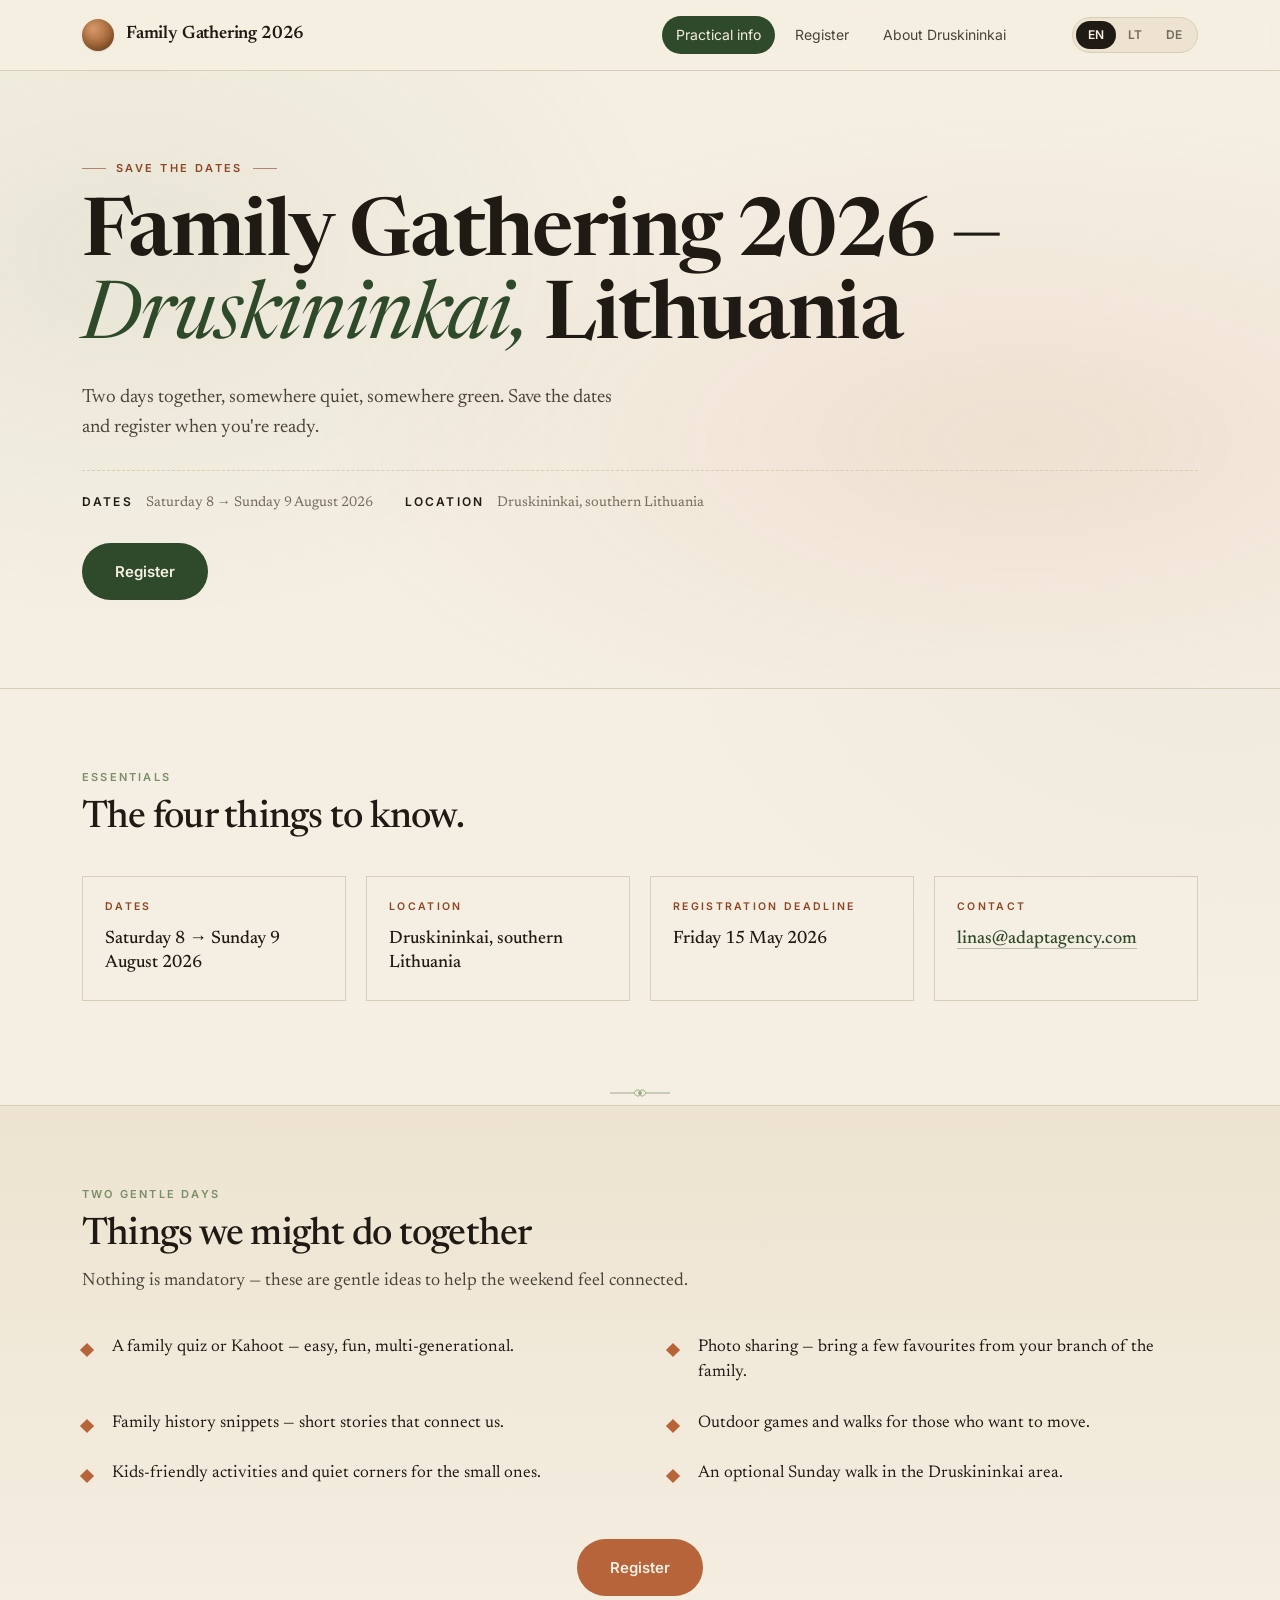
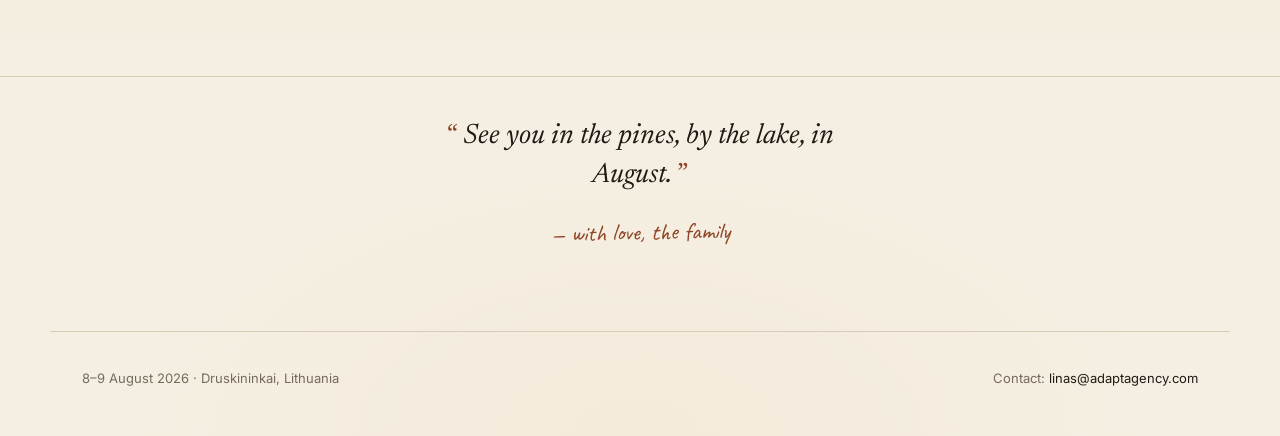
==== index.html @ 1685ef06 "Initial commit — Family Gathering 2026 site Static site for the Balke family gathering in Druskinink" ====
<!doctype html>
<html lang="en">
<head>
  <meta charset="utf-8" />
  <meta name="viewport" content="width=device-width, initial-scale=1, viewport-fit=cover" />
  <title data-i18n="home.hero.title">Family Gathering 2026</title>
  <meta name="description" content="Family Gathering 2026 — Druskininkai, Lithuania, 8–9 August 2026. Practical info and registration." />
  <link rel="preconnect" href="https://fonts.googleapis.com">
  <link rel="preconnect" href="https://fonts.gstatic.com" crossorigin>
  <link href="https://fonts.googleapis.com/css2?family=Newsreader:ital,opsz,wght@0,6..72,400;0,6..72,500;0,6..72,600;1,6..72,400;1,6..72,500&family=Inter:wght@400;500;600&family=Caveat:wght@500;600&display=swap" rel="stylesheet">
  <link rel="stylesheet" href="styles.css" />
  <link rel="icon" href="data:image/svg+xml,%3Csvg xmlns='http://www.w3.org/2000/svg' viewBox='0 0 32 32'%3E%3Ccircle cx='16' cy='16' r='14' fill='%23A66A3A'/%3E%3C/svg%3E" />
</head>
<body data-page="home">

<header class="nav">
  <div class="nav-inner">
    <a class="brand" href="index.html">
      <span class="brand-mark" aria-hidden="true"></span>
      <span data-i18n="brand">Family Gathering 2026</span>
    </a>
    <nav class="nav-links" aria-label="Primary">
      <a href="index.html"    data-page-link="home"     data-i18n="nav.home">Practical info</a>
      <a href="register.html" data-page-link="register" data-i18n="nav.register">Register</a>
      <a href="about.html"    data-page-link="about"    data-i18n="nav.about">About Druskininkai</a>
    </nav>
    <div class="lang" role="group" aria-label="Language">
      <button data-lang="en">EN</button>
      <button data-lang="lt">LT</button>
      <button data-lang="de">DE</button>
    </div>
  </div>
</header>

<main>

<!-- ─── HERO ─── -->
<section class="hero-soft">
  <div class="hero-soft-inner">
    <div class="eyebrow">Save the dates</div>
    <h1 data-i18n="home.hero.title">Family Gathering 2026 &mdash; <em>Druskininkai,</em> Lithuania</h1>
    <p class="lede" data-i18n="home.hero.lead">Two days together, somewhere quiet, somewhere green. Save the dates and register when you&rsquo;re ready.</p>
    <div class="meta">
      <span><b data-i18n="home.es.dates.l">Dates</b> <span data-i18n="home.es.dates.v">Saturday 8 &rarr; Sunday 9 August 2026</span></span>
      <span><b data-i18n="home.es.loc.l">Location</b> <span data-i18n="home.es.loc.v">Druskininkai, southern Lithuania</span></span>
    </div>
    <div style="margin-top: 28px;">
      <a href="register.html" class="btn btn-primary btn-large" data-i18n="home.hero.cta">Register</a>
    </div>
  </div>
</section>

<!-- ─── ESSENTIALS ─── -->
<section class="section">
  <div class="section-head">
    <div class="kicker" data-i18n="home.essentials.h">Essentials</div>
    <h2 data-i18n="home.essentials.intro">The four things to know.</h2>
  </div>
  <div class="essentials">
    <article class="essential-card">
      <span class="lbl" data-i18n="home.es.dates.l">Dates</span>
      <span class="val" data-i18n="home.es.dates.v">Saturday 8 &rarr; Sunday 9 August 2026</span>
    </article>
    <article class="essential-card">
      <span class="lbl" data-i18n="home.es.loc.l">Location</span>
      <span class="val" data-i18n="home.es.loc.v">Druskininkai, southern Lithuania</span>
    </article>
    <article class="essential-card">
      <span class="lbl" data-i18n="home.es.deadline.l">Registration deadline</span>
      <span class="val" data-i18n="home.es.deadline.v">Sunday 31 May 2026</span>
    </article>
    <article class="essential-card">
      <span class="lbl" data-i18n="home.es.contact.l">Contact</span>
      <span class="val"><a data-organizer-email href="mailto:linas@adaptagency.com">linas@adaptagency.com</a></span>
    </article>
  </div>
</section>

<svg class="sprig" viewBox="0 0 64 24" aria-hidden="true">
  <path d="M2 12 H26"  stroke="currentColor" stroke-width="1" fill="none"/>
  <path d="M38 12 H62" stroke="currentColor" stroke-width="1" fill="none"/>
  <g transform="translate(32 12)">
    <circle r="2" fill="currentColor"/>
    <path d="M-6 0 Q-3 -5 0 -2 Q3 -5 6 0"  stroke="currentColor" stroke-width="1" fill="none"/>
    <path d="M-6 0 Q-3 5 0 2 Q3 5 6 0"     stroke="currentColor" stroke-width="1" fill="none"/>
  </g>
</svg>

<!-- ─── THINGS WE MIGHT DO ─── -->
<section class="soft-band">
  <div class="section">
    <div class="section-head">
      <div class="kicker">Two gentle days</div>
      <h2 data-i18n="home.together.h">Things we might do together.</h2>
      <p data-i18n="home.together.intro">Nothing is mandatory &mdash; these are gentle ideas to help the weekend feel connected.</p>
    </div>

    <ul class="do-list">
      <li data-i18n="home.t.0">A family quiz or Kahoot &mdash; easy, fun, multi-generational.</li>
      <li data-i18n="home.t.1">Photo sharing &mdash; bring a few favourites from your branch of the family.</li>
      <li data-i18n="home.t.2">Family history snippets &mdash; short stories that connect us.</li>
      <li data-i18n="home.t.3">Outdoor games and walks for those who want to move.</li>
      <li data-i18n="home.t.4">Kids-friendly activities and quiet corners for the small ones.</li>
      <li data-i18n="home.t.5">An optional Sunday walk in the Druskininkai area.</li>
    </ul>

    <div class="cta-row">
      <a href="register.html" class="btn btn-terra btn-large" data-i18n="home.hero.cta">Register</a>
    </div>
  </div>
</section>

<!-- ─── CLOSE ─── -->
<section class="close">
  <p class="quote" data-i18n="close.quote">See you in the pines, by the lake, in August.</p>
  <div class="signoff" data-i18n="close.signoff">&mdash; with love, the family</div>
</section>

</main>

<footer>
  <span data-i18n="footer.dates">8&ndash;9 August 2026 &middot; Druskininkai, Lithuania</span>
  <span><span data-i18n="footer.contact">Contact</span>: <a data-organizer-email href="mailto:linas@adaptagency.com">linas@adaptagency.com</a></span>
</footer>

<script src="shared.js"></script>
</body>
</html>
---- styles.css ----
/* =========================================================
   Family Gathering 2026 — shared styles
   ========================================================= */

:root {
  --paper:       #F5EFE3;
  --paper-warm:  #EDE3D0;
  --paper-deep:  #E4D7BC;
  --ink:         #1F1A14;
  --ink-soft:    #4A4239;
  --ink-mute:    #756B5D;
  --rule:        #D8CDB6;
  --forest:      #2F4A2A;
  --forest-deep: #1F3320;
  --pine:        #7A8F66;
  --terra:       #B8643A;
  --terra-deep:  #8E4524;
  --gold:        #C9A24A;

  --serif: "Newsreader", "Iowan Old Style", Georgia, serif;
  --sans:  "Inter", -apple-system, BlinkMacSystemFont, "Segoe UI", sans-serif;
  --hand:  "Caveat", "Bradley Hand", cursive;

  --maxw:   1180px;
  --radius: 4px;
  --shadow: 0 1px 0 rgba(0,0,0,.04), 0 18px 30px -22px rgba(31,26,20,.25);
}

/* ─── Base ─────────────────────────────────────────────── */
* { box-sizing: border-box; }
html, body { margin: 0; padding: 0; }
body {
  font-family: var(--sans);
  background: var(--paper);
  color: var(--ink);
  -webkit-font-smoothing: antialiased;
  text-rendering: optimizeLegibility;
  line-height: 1.55;
  background-image:
    radial-gradient(ellipse 1200px 600px at 15% 0%,  rgba(184,100,58,.05), transparent 60%),
    radial-gradient(ellipse 1000px 700px at 95% 30%, rgba(122,143,102,.06), transparent 55%),
    radial-gradient(ellipse 900px  500px at 50% 100%,rgba(201,162,74,.05),  transparent 60%);
}
img { display: block; max-width: 100%; }
a { color: var(--forest); text-decoration: none; }
a:hover { text-decoration: underline; color: var(--forest-deep); }
h1, h2, h3, h4 {
  font-family: var(--serif);
  font-weight: 600; color: var(--ink);
  letter-spacing: -0.01em; margin: 0;
}
h1 { font-size: clamp(32px, 4.5vw, 56px); line-height: 1.05; }
h2 { font-size: clamp(24px, 3vw, 38px);   line-height: 1.1;  }
h3 { font-size: 1.15rem; }
p  { margin: 0 0 1em; }

.container { max-width: var(--maxw); margin: 0 auto; padding: 0 32px; }
.muted  { color: var(--ink-mute); }
.center { text-align: center; }
.hidden { display: none !important; }

/* ─── Nav / Header ──────────────────────────────────────── */
.nav {
  position: sticky; top: 0; z-index: 50;
  background: rgba(245, 239, 227, 0.88);
  backdrop-filter: saturate(140%) blur(10px);
  -webkit-backdrop-filter: saturate(140%) blur(10px);
  border-bottom: 1px solid var(--rule);
}
.nav-inner {
  max-width: var(--maxw); margin: 0 auto;
  display: flex; align-items: center; gap: 28px;
  padding: 16px 32px;
}
.brand {
  display: flex; align-items: center; gap: 12px;
  font-family: var(--serif); font-weight: 600; font-size: 18px;
  color: var(--ink); text-decoration: none;
  letter-spacing: -0.01em; white-space: nowrap; flex-shrink: 0;
}
.brand:hover { text-decoration: none; color: var(--ink); }
.brand-mark {
  width: 32px; height: 32px; border-radius: 50%; flex-shrink: 0;
  background: radial-gradient(circle at 35% 30%, #D89968 0%, #A66A3A 55%, #6E4220 100%);
  box-shadow: inset 0 -4px 8px rgba(0,0,0,.18), 0 1px 2px rgba(0,0,0,.1);
}
.nav-links {
  display: flex; align-items: center; gap: 6px;
  margin-left: auto; margin-right: 24px;
  flex-wrap: wrap;
}
.nav-links a {
  font-size: 14px; color: var(--ink-soft); text-decoration: none;
  padding: 8px 14px; border-radius: 999px;
  transition: color 120ms, background 120ms;
}
.nav-links a:hover { color: var(--ink); background: var(--paper-warm); text-decoration: none; }
.nav-links a.active { background: var(--forest); color: #F5EFE3; }
.nav-links a.active:hover { background: var(--forest-deep); }

.lang {
  display: inline-flex; align-items: center;
  background: var(--paper-warm); border: 1px solid var(--rule);
  border-radius: 999px; padding: 3px;
  font-size: 12px; font-weight: 500;
}
.lang button {
  border: 0; background: transparent; padding: 5px 12px;
  border-radius: 999px; cursor: pointer; color: var(--ink-mute);
  font: inherit; font-weight: 600;
}
.lang button.on { background: var(--ink); color: var(--paper); }

/* ─── Hero (text, used on all pages except about) ───────── */
.hero {
  padding: 60px 32px 52px;
  border-bottom: 1px solid var(--rule);
}
.hero .hero-inner { max-width: var(--maxw); margin: 0 auto; }
.hero h1 {
  font-weight: 500; letter-spacing: -0.02em;
  margin-bottom: 18px; font-size: clamp(36px, 5vw, 60px);
}
.hero h1 em { font-style: italic; color: var(--forest); font-weight: 400; }
.hero .lead {
  font-family: var(--serif); font-size: 19px; line-height: 1.55;
  color: var(--ink-soft); max-width: 56ch; margin: 0 0 1.4em;
}
.hero .meta {
  display: flex; flex-wrap: wrap; gap: 18px; margin-bottom: 1.5em;
  font-size: 13px; color: var(--ink-mute);
}
.hero .meta strong, .hero .meta b { color: var(--ink); font-weight: 600; }

/* ─── About: photo-hero ─────────────────────────────────── */
.hero-visual {
  position: relative;
  max-width: 1320px; margin: 0 auto;
  padding: 32px 32px 0;
}
.hero-photo {
  position: relative; height: clamp(340px, 52vw, 580px);
  border-radius: 6px; overflow: hidden;
  background: url("assets/lake-fountain.webp") center 35% / cover no-repeat;
  box-shadow:
    0 1px 0 rgba(0,0,0,.04),
    0 30px 60px -30px rgba(31,26,20,.35),
    0 12px 24px -16px rgba(31,26,20,.2);
}
.hero-photo::after {
  content: ""; position: absolute; inset: 0;
  background: linear-gradient(180deg, rgba(31,26,20,0) 40%, rgba(31,26,20,.35) 100%);
}
.hero-cred {
  position: absolute; right: 18px; bottom: 14px; z-index: 1;
  color: rgba(245,239,227,.78); font-size: 11px;
  letter-spacing: .08em; text-transform: uppercase;
  text-shadow: 0 1px 2px rgba(0,0,0,.4);
}
.hero-card {
  position: relative; z-index: 2;
  margin: -130px auto 0; max-width: 760px;
  background: var(--paper); padding: 44px 56px 40px;
  border: 1px solid var(--rule);
  box-shadow: 0 1px 0 rgba(0,0,0,.04), 0 30px 60px -30px rgba(31,26,20,.25);
}
.eyebrow {
  font-family: var(--sans); font-size: 11px; font-weight: 600;
  letter-spacing: .22em; text-transform: uppercase; color: var(--terra-deep);
  display: inline-flex; align-items: center; gap: 10px;
  margin-bottom: 18px;
}
.eyebrow::before, .eyebrow::after {
  content: ""; width: 24px; height: 1px; background: var(--terra-deep); opacity: .6;
}
.hero-card h1 {
  font-size: clamp(36px, 5vw, 60px);
  line-height: 1.02; font-weight: 500; letter-spacing: -0.02em;
  margin-bottom: 18px;
}
.hero-card h1 em { font-style: italic; font-weight: 400; color: var(--forest); }
.hero-sub {
  font-family: var(--serif); font-size: 19px; line-height: 1.5;
  color: var(--ink-soft); max-width: 56ch; font-weight: 400;
}
.hero-meta {
  display: flex; flex-wrap: wrap; gap: 28px;
  margin-top: 28px; padding-top: 22px;
  border-top: 1px dashed var(--rule);
  font-size: 13px; color: var(--ink-mute);
}
.hero-meta b { color: var(--ink); font-weight: 600; }
.hero-meta span { display: inline-flex; gap: 8px; align-items: baseline; }

/* ─── Kicker & Eyebrow ──────────────────────────────────── */
.kicker {
  font-family: var(--sans); font-size: 11px; font-weight: 600;
  letter-spacing: .2em; text-transform: uppercase;
  color: var(--pine); margin-bottom: 12px;
}

/* ─── Buttons ───────────────────────────────────────────── */
.btn {
  display: inline-flex; align-items: center; gap: 8px;
  padding: 12px 24px; border-radius: 999px; border: 1.5px solid transparent;
  font-weight: 600; font-size: 14px; text-decoration: none; cursor: pointer;
  transition: transform 80ms ease, background 150ms ease, color 150ms ease;
  font-family: var(--sans);
}
.btn:active { transform: translateY(1px); }
.btn:hover  { text-decoration: none; }
.btn-primary { background: var(--forest); color: #F5EFE3; }
.btn-primary:hover { background: var(--forest-deep); color: #F5EFE3; }
.btn-accent  { background: var(--terra);  color: #F5EFE3; }
.btn-accent:hover  { background: var(--terra-deep); color: #F5EFE3; }
.btn-ghost {
  background: transparent; color: var(--ink); border-color: var(--rule);
}
.btn-ghost:hover { background: var(--paper-warm); }
.btn-sm { padding: 8px 16px; font-size: 13px; }

/* ─── Section containers ────────────────────────────────── */
.section {
  max-width: var(--maxw); margin: 0 auto;
  padding: 80px 32px;
}
.section + .section { padding-top: 0; }
.section-head { max-width: 720px; margin-bottom: 36px; }
.section-head h2 {
  font-size: clamp(26px, 3.2vw, 38px);
  line-height: 1.1; letter-spacing: -0.02em;
  font-weight: 500; margin-bottom: 12px;
}
.section-head p {
  font-family: var(--serif);
  font-size: 18px; line-height: 1.55; color: var(--ink-soft);
  margin: 0; max-width: 62ch;
}

/* legacy .block wrapper (non-about pages) */
section.block { padding: 56px 0; }
section.block + section.block { border-top: 1px solid var(--rule); }

/* ─── Cards ─────────────────────────────────────────────── */
.card {
  background: var(--paper); border: 1px solid var(--rule);
  border-radius: var(--radius); padding: 24px;
  box-shadow: var(--shadow);
}
.card .label {
  font-family: var(--sans); font-size: 11px; font-weight: 600;
  letter-spacing: .16em; text-transform: uppercase;
  color: var(--ink-mute); margin-bottom: 8px;
}
.card .value { font-family: var(--serif); font-size: 1.1rem; font-weight: 500; }

/* ─── Grids ─────────────────────────────────────────────── */
.grid { display: grid; gap: 18px; }
.grid.cols-2 { grid-template-columns: repeat(2, 1fr); }
.grid.cols-3 { grid-template-columns: repeat(3, 1fr); }
.grid.cols-4 { grid-template-columns: repeat(4, 1fr); }
@media (max-width: 760px) {
  .grid.cols-2, .grid.cols-3, .grid.cols-4 { grid-template-columns: 1fr; }
}

/* ─── Together list (home) ──────────────────────────────── */
ul.together {
  list-style: none; padding: 0; margin: 0;
  display: grid; grid-template-columns: repeat(2, 1fr); gap: 14px 28px;
}
ul.together li {
  position: relative; padding-left: 26px; line-height: 1.5;
  font-size: 15px; color: var(--ink-soft);
}
ul.together li::before {
  content: ""; position: absolute; left: 0; top: .55em;
  width: 10px; height: 10px; border-radius: 2px;
  background: var(--terra); opacity: .85;
}
@media (max-width: 700px) { ul.together { grid-template-columns: 1fr; } }

/* ─── Forms ─────────────────────────────────────────────── */
.form-note {
  background: var(--paper-warm); border-left: 4px solid var(--forest);
  padding: 14px 18px; border-radius: var(--radius); margin-bottom: 28px;
  color: var(--ink-soft); font-size: .98rem;
}
.form-section {
  background: var(--paper); border: 1px solid var(--rule);
  border-radius: var(--radius); padding: 24px; margin-bottom: 18px;
  box-shadow: var(--shadow);
}
.form-section h2 { margin-top: 0; font-size: 1.15rem; font-weight: 600; letter-spacing: -0.01em; }
.form-row { display: grid; gap: 14px; grid-template-columns: 1fr 1fr; }
.form-row.full  { grid-template-columns: 1fr; }
.form-row.three { grid-template-columns: repeat(3, 1fr); }
@media (max-width: 760px) { .form-row, .form-row.three { grid-template-columns: 1fr; } }
.field { display: flex; flex-direction: column; gap: 6px; }
.field label { font-size: .9rem; font-weight: 600; color: var(--ink); }
.field .hint  { font-size: .82rem; color: var(--ink-mute); }
.req { color: var(--terra-deep); }

.input, .select, .textarea {
  width: 100%; font: inherit; color: var(--ink);
  background: var(--paper-warm); border: 1px solid var(--rule);
  border-radius: var(--radius); padding: 10px 12px;
  transition: border-color .15s ease, box-shadow .15s ease;
}
.input:focus, .select:focus, .textarea:focus {
  outline: none; border-color: var(--forest);
  box-shadow: 0 0 0 3px rgba(47,74,42,.15);
}
.textarea { min-height: 100px; resize: vertical; }

.checkbox-grid, .radio-grid {
  display: grid; grid-template-columns: repeat(2, 1fr); gap: 8px 16px;
}
@media (max-width: 600px) { .checkbox-grid, .radio-grid { grid-template-columns: 1fr; } }
.check, .radio {
  display: flex; align-items: flex-start; gap: 8px; padding: 8px 10px;
  border: 1px solid var(--rule); border-radius: var(--radius); cursor: pointer;
  background: var(--paper-warm);
}
.check:hover, .radio:hover { background: var(--paper-deep); }
.check input, .radio input { margin-top: 3px; }
.check span,  .radio span  { font-size: .94rem; }
.consent {
  display: flex; gap: 10px; align-items: flex-start;
  padding: 14px 16px; background: var(--paper-warm);
  border-radius: var(--radius); font-size: .9rem;
}
.form-message {
  padding: 14px 16px; border-radius: var(--radius);
  margin-top: 16px; font-size: .95rem; display: none;
}
.form-message.success  { display: block; background: #e4edda; color: #1F3320; }
.form-message.fallback { display: block; background: var(--paper-warm); color: var(--ink-soft); border: 1px solid var(--rule); }
.form-message.error    { display: block; background: #f0ddd6; color: var(--terra-deep); }
.form-actions { display: flex; gap: 10px; align-items: center; flex-wrap: wrap; margin-top: 8px; }

/* ─── About: glance photo ───────────────────────────────── */
.glance-photo {
  margin-top: 8px; position: relative;
  border-radius: 4px; overflow: hidden;
  box-shadow: 0 30px 60px -30px rgba(31,26,20,.35), 0 1px 0 rgba(0,0,0,.04);
}
.glance-photo img { width: 100%; height: 540px; object-fit: cover; }
.glance-photo .credit {
  position: absolute; left: 20px; bottom: 16px;
  color: rgba(245,239,227,.92);
  font-family: var(--hand); font-size: 22px;
  text-shadow: 0 2px 6px rgba(0,0,0,.4);
  transform: rotate(-2deg);
}

/* ─── About: magazine gallery ───────────────────────────── */
.gallery {
  display: grid; grid-template-columns: repeat(12, 1fr); gap: 24px;
}
.tile {
  position: relative; overflow: hidden; background: var(--paper-warm);
  box-shadow: 0 1px 0 rgba(0,0,0,.04), 0 18px 30px -22px rgba(31,26,20,.3);
  transition: transform 280ms ease, box-shadow 280ms ease;
}
.tile:hover {
  transform: translateY(-3px);
  box-shadow: 0 1px 0 rgba(0,0,0,.04), 0 28px 40px -22px rgba(31,26,20,.35);
}
.tile .photo { position: relative; overflow: hidden; background: var(--paper-deep); }
.tile .photo img {
  width: 100%; height: 100%; object-fit: cover;
  transition: transform 600ms ease;
}
.tile:hover .photo img { transform: scale(1.03); }
.tile .meta {
  padding: 18px 22px 22px;
  display: flex; flex-direction: column; gap: 6px;
}
.tile .meta .num {
  font-family: var(--serif); font-style: italic;
  font-size: 13px; color: var(--terra-deep); letter-spacing: .04em;
}
.tile .meta h3 { font-size: 19px; line-height: 1.25; font-weight: 500; letter-spacing: -0.01em; }
.tile .meta p  { margin: 4px 0 0; font-size: 13.5px; line-height: 1.55; color: var(--ink-mute); }

.t1 { grid-column: span 7; } .t1 .photo { aspect-ratio: 16/10; }
.t2 { grid-column: span 5; } .t2 .photo { aspect-ratio: 4/5; }
.t3 { grid-column: span 4; } .t3 .photo { aspect-ratio: 4/5; }
.t4 { grid-column: span 8; } .t4 .photo { aspect-ratio: 16/9; }
.t5 { grid-column: span 5; } .t5 .photo { aspect-ratio: 16/10; }
.t6 { grid-column: span 7; } .t6 .photo { aspect-ratio: 16/10; }

.pin-note {
  position: absolute; z-index: 5; top: -22px; right: 32px;
  background: #FCF6E3; color: var(--ink); font-family: var(--hand);
  font-size: 22px; line-height: 1.15; padding: 14px 18px 16px;
  transform: rotate(2.4deg);
  box-shadow: 0 1px 0 rgba(0,0,0,.04), 0 20px 30px -16px rgba(31,26,20,.3);
  border: 1px solid #ECE0BC; max-width: 220px;
}
.pin-note::before {
  content: ""; position: absolute; left: 50%; top: -8px;
  width: 18px; height: 18px; border-radius: 50%;
  background: radial-gradient(circle at 35% 30%, #D6504A, #8C2620);
  transform: translateX(-50%); box-shadow: 0 2px 4px rgba(0,0,0,.3);
}

/* ─── About: Lithuania band ─────────────────────────────── */
.lt-band {
  background: linear-gradient(180deg, var(--paper-warm) 0%, var(--paper) 100%);
  border-top: 1px solid var(--rule); border-bottom: 1px solid var(--rule);
}
.lt-grid {
  display: grid; grid-template-columns: 1.1fr 1.4fr;
  gap: 80px; align-items: start;
}
.lt-illus {
  position: relative; aspect-ratio: 4/5;
  background: var(--paper); border: 1px solid var(--rule); padding: 24px;
  box-shadow: 0 18px 30px -24px rgba(31,26,20,.25);
}
.lt-illus svg { width: 100%; height: 100%; display: block; }
.stamp-cap {
  position: absolute; bottom: 14px; left: 50%;
  transform: translateX(-50%);
  font-family: var(--hand); font-size: 22px;
  color: var(--terra-deep); white-space: nowrap;
}
.facts { display: grid; gap: 0; }
.fact {
  display: grid; grid-template-columns: 200px 1fr;
  gap: 24px; padding: 18px 0;
  border-bottom: 1px dashed var(--rule); align-items: baseline;
}
.fact:last-child { border-bottom: 0; }
.fact dt {
  font-family: var(--sans); font-size: 12px; font-weight: 600;
  letter-spacing: .18em; text-transform: uppercase; color: var(--ink-mute);
}
.fact dd {
  margin: 0; font-family: var(--serif); font-size: 18px; color: var(--ink); line-height: 1.4;
}
.fact dd em { font-style: italic; color: var(--ink-mute); font-size: 15px; }

/* ─── About: getting there ──────────────────────────────── */
.gt-cards {
  display: grid; grid-template-columns: repeat(3, 1fr); gap: 20px; margin-top: 36px;
}
.gt-card {
  background: var(--paper); border: 1px solid var(--rule); padding: 28px;
  transition: border-color 200ms, transform 200ms;
}
.gt-card:hover { border-color: var(--forest); transform: translateY(-2px); }
.gt-card .ico {
  width: 44px; height: 44px; display: grid; place-items: center;
  color: var(--forest); background: var(--paper-warm); border-radius: 50%; margin-bottom: 18px;
}
.gt-card .ico svg { width: 22px; height: 22px; }
.gt-card .lbl {
  font-family: var(--sans); font-size: 11px; font-weight: 600;
  letter-spacing: .2em; text-transform: uppercase;
  color: var(--terra-deep); margin-bottom: 4px;
}
.gt-card h3 {
  font-size: 22px; font-weight: 500; letter-spacing: -0.01em; margin-bottom: 8px;
}
.gt-card .time {
  font-family: var(--serif); font-style: italic;
  color: var(--ink-mute); font-size: 14px; margin-bottom: 14px;
}
.gt-card p { margin: 0; font-size: 14.5px; line-height: 1.6; color: var(--ink-soft); }

/* ─── Sprig / decorative divider ───────────────────────── */
.sprig { display: block; margin: 0 auto; width: 64px; height: 24px; color: var(--pine); opacity: .7; }

/* ─── About: closing ────────────────────────────────────── */
.close { max-width: 880px; margin: 0 auto; padding: 40px 32px 0; text-align: center; }
.close .quote {
  font-family: var(--serif); font-style: italic;
  font-size: clamp(22px, 2.4vw, 28px); line-height: 1.4; color: var(--ink);
  max-width: 30ch; margin: 0 auto;
}
.close .quote::before { content: "\201C\00A0"; color: var(--terra-deep); font-style: normal; }
.close .quote::after  { content: "\00A0\201D"; color: var(--terra-deep); font-style: normal; }
.close .signoff {
  font-family: var(--hand); font-size: 24px;
  color: var(--terra-deep); margin-top: 18px;
  transform: rotate(-1deg); display: inline-block;
}

/* ─── Family map ────────────────────────────────────────── */
.map-wrap {
  position: relative; background: var(--paper);
  border: 1px solid var(--rule); padding: 18px;
  box-shadow: var(--shadow); overflow: hidden;
}
.map-stage {
  position: relative; aspect-ratio: 4 / 3; max-width: 100%;
  margin: 0 auto;
  background: linear-gradient(180deg, #eef2e6 0%, #e6ede0 100%);
  overflow: hidden;
}
.map-stage svg.map-bg { position: absolute; inset: 0; width: 100%; height: 100%; }
.map-pin {
  position: absolute; transform: translate(-50%, -100%);
  display: flex; flex-direction: column; align-items: center;
  pointer-events: none;
}
.map-pin .pin-dot {
  width: 16px; height: 16px; border-radius: 50%;
  background: var(--terra); border: 2px solid #fff;
  box-shadow: 0 1px 4px rgba(0,0,0,.3);
}
.map-pin .pin-dot.dest { width: 22px; height: 22px; background: var(--forest); }
.map-pin .pin-label {
  background: rgba(255,255,255,.92); border: 1px solid var(--rule);
  border-radius: 4px; padding: 2px 8px; font-size: .75rem;
  margin-top: 4px; white-space: nowrap; color: var(--ink);
}
.map-pin.dest .pin-label { font-weight: 700; }
.map-legend {
  display: flex; gap: 18px; flex-wrap: wrap;
  margin-top: 14px; font-size: .85rem; color: var(--ink-mute);
}
.map-legend .swatch {
  display: inline-block; width: 12px; height: 12px;
  border-radius: 50%; margin-right: 6px; vertical-align: middle;
}
.map-legend .sw-dest { background: var(--forest); }
.map-legend .sw-fam  { background: var(--terra); }
.family-list {
  margin-top: 36px;
  display: grid; grid-template-columns: repeat(3, 1fr); gap: 14px;
}
@media (max-width: 900px) { .family-list { grid-template-columns: repeat(2, 1fr); } }
@media (max-width: 560px) { .family-list { grid-template-columns: 1fr; } }
.family-card {
  border: 1px solid var(--rule); background: var(--paper); padding: 12px 14px; font-size: .92rem;
}
.family-card .who   { font-weight: 600; }
.family-card .where { color: var(--ink-mute); font-size: .85rem; }

/* ─── Organizer view ────────────────────────────────────── */
.metric-grid {
  display: grid; grid-template-columns: repeat(4, 1fr); gap: 12px; margin: 16px 0 24px;
}
@media (max-width: 760px) { .metric-grid { grid-template-columns: repeat(2, 1fr); } }
.metric { background: var(--paper); border: 1px solid var(--rule); padding: 14px; }
.metric .n {
  font-family: var(--serif); font-size: 1.6rem; font-weight: 700;
  line-height: 1; color: var(--forest);
}
.metric .l { font-size: .8rem; color: var(--ink-mute); margin-top: 4px; }
table.responses {
  width: 100%; border-collapse: collapse; font-size: .82rem;
  background: var(--paper); border: 1px solid var(--rule); overflow: hidden;
}
table.responses th, table.responses td {
  text-align: left; padding: 8px 10px; border-bottom: 1px solid var(--rule); vertical-align: top;
}
table.responses th { background: var(--paper-warm); font-weight: 600; }
.scroll-x { overflow-x: auto; }

/* ─── Footer ────────────────────────────────────────────── */
footer, .site-footer {
  margin-top: 80px; padding: 36px 32px 48px;
  border-top: 1px solid var(--rule);
  color: var(--ink-mute); font-size: 13px;
}
footer {
  display: flex; justify-content: space-between; align-items: baseline;
  gap: 14px; flex-wrap: wrap;
  max-width: var(--maxw); margin-left: auto; margin-right: auto;
}
footer a, .site-footer a { color: var(--ink); text-decoration: none; }
footer a:hover { text-decoration: underline; }
.site-footer .row {
  max-width: var(--maxw); margin: 0 auto;
  display: flex; justify-content: space-between; gap: 14px; flex-wrap: wrap;
}

/* ─── Soft hero (no photo) ──────────────────────────────── */
.hero-soft {
  background:
    radial-gradient(ellipse 1100px 500px at 80% 60%, rgba(184,100,58,.10), transparent 65%),
    radial-gradient(ellipse 900px 600px at 10% 30%, rgba(122,143,102,.10), transparent 60%),
    var(--paper);
  border-bottom: 1px solid var(--rule);
}
.hero-soft-inner {
  max-width: var(--maxw); margin: 0 auto;
  padding: 80px 32px 88px;
}
.hero-soft h1 {
  font-size: clamp(48px, 6.5vw, 80px);
  line-height: 1.04; font-weight: 600; letter-spacing: -0.02em;
  margin-bottom: 22px; max-width: 20ch;
}
.hero-soft h1 em { font-style: italic; font-weight: 400; color: var(--forest); }
.hero-soft .lede {
  font-family: var(--serif);
  font-size: 19px; line-height: 1.55; color: var(--ink-soft);
  max-width: 56ch; margin: 0 0 28px;
}
.hero-soft .meta {
  display: flex; flex-wrap: wrap; gap: 32px;
  padding-top: 22px; border-top: 1px dashed var(--rule);
  font-size: 14px; color: var(--ink-mute);
  font-family: var(--serif);
}
.hero-soft .meta b {
  color: var(--ink); font-family: var(--sans); font-weight: 600;
  font-size: 12px; letter-spacing: .18em; text-transform: uppercase;
  margin-right: 10px;
}

/* ─── Essentials grid (home) ────────────────────────────── */
.essentials {
  display: grid; grid-template-columns: repeat(4, 1fr); gap: 20px;
  margin-top: 32px;
}
.essential-card {
  background: var(--paper); border: 1px solid var(--rule);
  padding: 22px 22px 24px;
  display: flex; flex-direction: column; gap: 6px;
  transition: border-color 200ms, transform 200ms;
}
.essential-card:hover { border-color: var(--forest); transform: translateY(-2px); }
.essential-card .lbl {
  font-family: var(--sans); font-size: 10.5px; font-weight: 600;
  letter-spacing: .22em; text-transform: uppercase;
  color: var(--terra-deep); margin-bottom: 6px;
}
.essential-card .val {
  font-family: var(--serif); font-size: 18px; line-height: 1.35;
  color: var(--ink); font-weight: 500;
}
.essential-card .val a {
  color: var(--forest); text-decoration: none;
  border-bottom: 1px solid rgba(47,74,42,.3);
}
.essential-card .val a:hover { color: var(--forest-deep); }

/* ─── Do-list (home activities) ─────────────────────────── */
.do-list {
  display: grid; grid-template-columns: 1fr 1fr;
  column-gap: 56px; row-gap: 18px;
  margin: 28px 0 0; padding: 0; list-style: none;
}
.do-list li {
  display: grid; grid-template-columns: 14px 1fr; gap: 16px;
  font-family: var(--serif); font-size: 17px; line-height: 1.45;
  color: var(--ink); align-items: start; padding: 4px 0;
}
.do-list li::before {
  content: ""; width: 10px; height: 10px;
  background: var(--terra); margin-top: 9px;
  transform: rotate(45deg);
}
.cta-row { display: flex; justify-content: center; padding: 48px 0 0; }

/* ─── Soft band (alt background) ────────────────────────── */
.soft-band {
  background: linear-gradient(180deg, var(--paper-warm), var(--paper));
  border-top: 1px solid var(--rule); border-bottom: 1px solid var(--rule);
}

/* ─── Extra button variants ─────────────────────────────── */
.btn-terra { background: var(--terra); color: var(--paper); }
.btn-terra:hover { background: var(--terra-deep); color: var(--paper); }
.btn-large { padding: 16px 32px; font-size: 15px; }

/* ─── Register: form shell & fieldsets ──────────────────── */
.form-shell {
  max-width: 820px; margin: 0 auto;
  padding: 40px 32px 80px;
}
.notice {
  background: #F2EAD3; border: 1px solid var(--rule);
  padding: 16px 20px;
  font-family: var(--serif); font-size: 15px; color: var(--ink-soft);
  line-height: 1.5; margin-bottom: 28px;
}
.notice b { color: var(--ink); }
.fieldset {
  background: var(--paper); border: 1px solid var(--rule);
  padding: 28px 32px 32px; margin-bottom: 18px;
}
.fieldset h3 {
  font-family: var(--serif); font-size: 22px; font-weight: 500;
  letter-spacing: -0.01em; margin: 0 0 4px;
}
.fieldset .hint {
  font-family: var(--serif); font-size: 14px; color: var(--ink-mute);
  margin: 0 0 22px;
}
.form-row-2 { display: grid; grid-template-columns: 1fr 1fr; gap: 18px 20px; margin-bottom: 18px; }
.form-row-3 { display: grid; grid-template-columns: 1fr 1fr 1fr; gap: 18px 20px; margin-bottom: 18px; }
.form-row-1 { display: grid; grid-template-columns: 1fr; margin-bottom: 18px; }

/* Form inputs (scoped to .form-shell) */
.form-shell input[type="text"],
.form-shell input[type="email"],
.form-shell input[type="tel"],
.form-shell input[type="date"],
.form-shell input[type="time"],
.form-shell select,
.form-shell textarea {
  font: inherit; font-size: 15px;
  background: var(--paper); color: var(--ink);
  border: 1px solid var(--rule); border-radius: 4px;
  padding: 11px 14px; width: 100%;
  transition: border-color 160ms, box-shadow 160ms;
}
.form-shell input::placeholder,
.form-shell textarea::placeholder { color: var(--ink-mute); opacity: .65; }
.form-shell input:focus,
.form-shell select:focus,
.form-shell textarea:focus {
  outline: none; border-color: var(--forest);
  box-shadow: 0 0 0 3px rgba(47,74,42,.12);
}
.form-shell textarea { min-height: 110px; resize: vertical; }
.form-shell select {
  appearance: none; -webkit-appearance: none;
  background-image:
    linear-gradient(45deg, transparent 50%, var(--ink-mute) 50%),
    linear-gradient(135deg, var(--ink-mute) 50%, transparent 50%);
  background-position: calc(100% - 18px) 50%, calc(100% - 13px) 50%;
  background-size: 5px 5px, 5px 5px; background-repeat: no-repeat;
  padding-right: 36px;
}
.form-shell .field { display: flex; flex-direction: column; gap: 6px; }
.form-shell .field label, .form-shell label.fl {
  font-family: var(--sans); font-size: 12px; font-weight: 600;
  letter-spacing: .06em; color: var(--ink);
}
.form-shell .field label .req { color: var(--terra-deep); }

.opt-grid { display: grid; grid-template-columns: 1fr 1fr; gap: 10px; }

/* Check / radio in new design */
.form-shell .check, .form-shell .radio {
  display: grid; grid-template-columns: 18px 1fr; gap: 12px;
  align-items: center;
  border: 1px solid var(--rule); padding: 12px 14px;
  background: var(--paper); cursor: pointer;
  font-size: 14.5px; color: var(--ink);
  transition: border-color 160ms, background 160ms;
  border-radius: 0;
}
.form-shell .check:hover, .form-shell .radio:hover { border-color: var(--ink-mute); }
.form-shell .check input, .form-shell .radio input {
  appearance: none; -webkit-appearance: none;
  width: 18px; height: 18px; margin: 0;
  border: 1px solid var(--rule); background: var(--paper);
  cursor: pointer; position: relative;
}
.form-shell .check input { border-radius: 3px; }
.form-shell .radio input { border-radius: 50%; }
.form-shell .check input:checked,
.form-shell .radio input:checked { border-color: var(--forest); background: var(--forest); }
.form-shell .check input:checked::after {
  content: ""; position: absolute; left: 4px; top: 0;
  width: 5px; height: 10px;
  border: solid var(--paper); border-width: 0 2px 2px 0; transform: rotate(45deg);
}
.form-shell .radio input:checked::after {
  content: ""; position: absolute; inset: 4px;
  background: var(--paper); border-radius: 50%;
}
.form-shell .check:has(input:checked),
.form-shell .radio:has(input:checked) {
  border-color: var(--forest);
  background: color-mix(in oklab, var(--forest) 6%, var(--paper));
}

/* New consent block */
.form-shell .consent {
  background: #F2EAD3; border: 1px solid var(--rule);
  padding: 14px 18px; margin: 8px 0 22px;
  display: grid; grid-template-columns: 18px 1fr; gap: 12px;
  font-family: var(--serif); font-size: 14.5px; color: var(--ink-soft);
  align-items: start; border-radius: 0;
}
.form-shell .consent input {
  appearance: none; width: 18px; height: 18px; margin: 2px 0 0;
  border: 1px solid var(--rule); border-radius: 3px;
  background: var(--paper); position: relative; cursor: pointer;
}
.form-shell .consent input:checked { background: var(--forest); border-color: var(--forest); }
.form-shell .consent input:checked::after {
  content: ""; position: absolute; left: 4px; top: 0;
  width: 5px; height: 10px;
  border: solid var(--paper); border-width: 0 2px 2px 0; transform: rotate(45deg);
}

/* ─── Responsive ────────────────────────────────────────── */
@media (max-width: 900px) {
  .hero-visual { padding: 16px 16px 0; }
  .hero-card { margin-top: -60px; padding: 28px 24px; }
  .gallery { grid-template-columns: repeat(6, 1fr); gap: 16px; }
  .t1, .t4 { grid-column: span 6; }
  .t2, .t3, .t5, .t6 { grid-column: span 6; }
  .t1 .photo, .t4 .photo, .t5 .photo, .t6 .photo { aspect-ratio: 4/3; }
  .t2 .photo, .t3 .photo { aspect-ratio: 4/5; }
  .lt-grid { grid-template-columns: 1fr; gap: 40px; }
  .gt-cards { grid-template-columns: 1fr; }
  .nav-inner { padding: 12px 16px; gap: 12px; flex-wrap: wrap; }
  .nav-links  { margin-left: auto; margin-right: 0; gap: 2px; }
  .nav-links a { padding: 6px 10px; font-size: 13px; }
  .fact { grid-template-columns: 1fr; gap: 4px; }
  .pin-note { display: none; }
  .section { padding: 64px 20px; }
  .hero { padding: 48px 20px 40px; }
  .glance-photo img { height: 360px; }
  .essentials { grid-template-columns: 1fr 1fr; }
  .do-list { grid-template-columns: 1fr; column-gap: 0; }
  .hero-soft-inner { padding: 56px 20px 64px; }
  .form-row-2, .form-row-3 { grid-template-columns: 1fr; }
  .opt-grid { grid-template-columns: 1fr; }
  .form-shell { padding: 32px 16px 60px; }
  .fieldset { padding: 22px 18px 24px; }
}

@media (max-width: 600px) {
  .container { padding: 0 20px; }
  footer, .site-footer { padding: 28px 20px 36px; margin-top: 48px; }
  .form-section { padding: 18px; }
  section.block { padding: 40px 0; }
  .glance-photo img { height: 280px; }
  .essentials { grid-template-columns: 1fr; }
}

@media (max-width: 560px) {
  .gallery { grid-template-columns: 1fr; }
  .t1, .t2, .t3, .t4, .t5, .t6 { grid-column: span 1; }
  .t1 .photo, .t2 .photo, .t3 .photo,
  .t4 .photo, .t5 .photo, .t6 .photo { aspect-ratio: 4/3; }
}
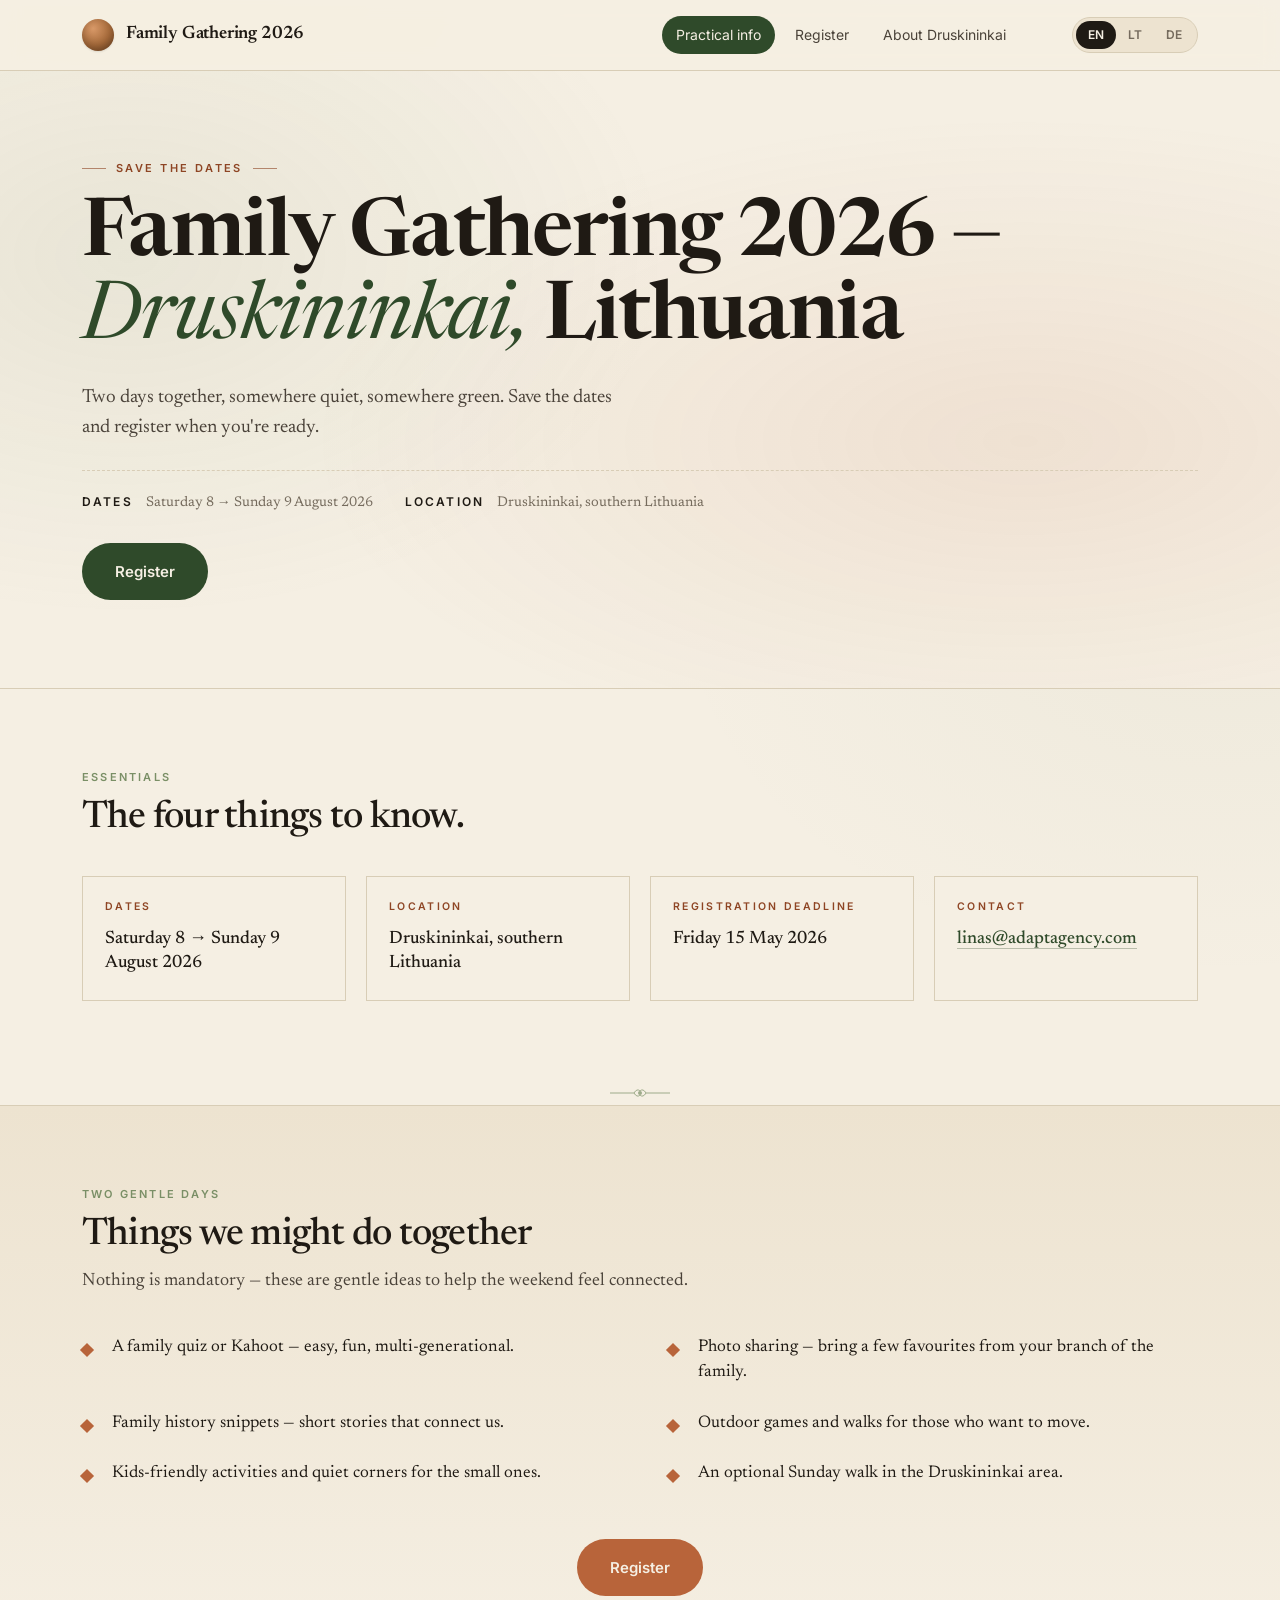
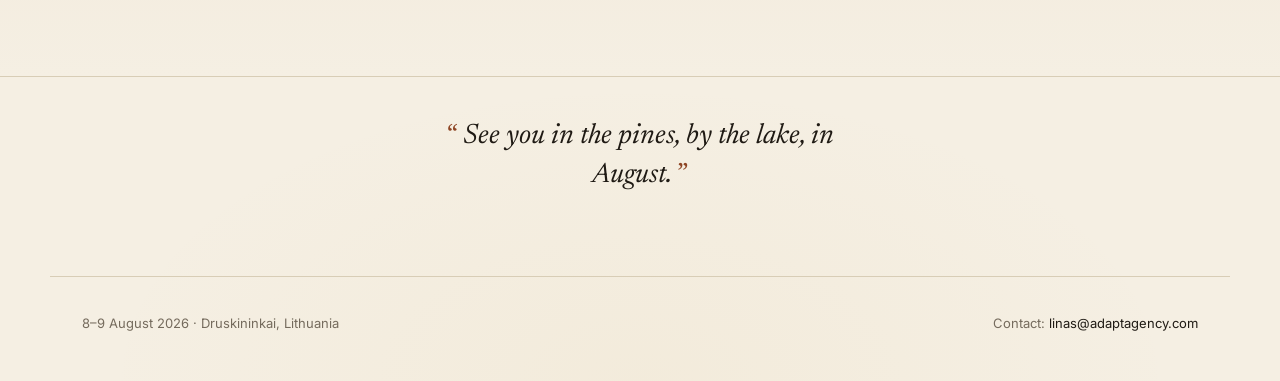
==== commit 65c29bcb: "Remove signoff line and tidy gitignore Co-Authored-By: Claude Sonnet 4.6 <noreply@anthropic.com>" ====
--- a/index.html
+++ b/index.html
@@ -113,7 +113,6 @@
 <!-- ─── CLOSE ─── -->
 <section class="close">
   <p class="quote" data-i18n="close.quote">See you in the pines, by the lake, in August.</p>
-  <div class="signoff" data-i18n="close.signoff">&mdash; with love, the family</div>
 </section>
 
 </main>
